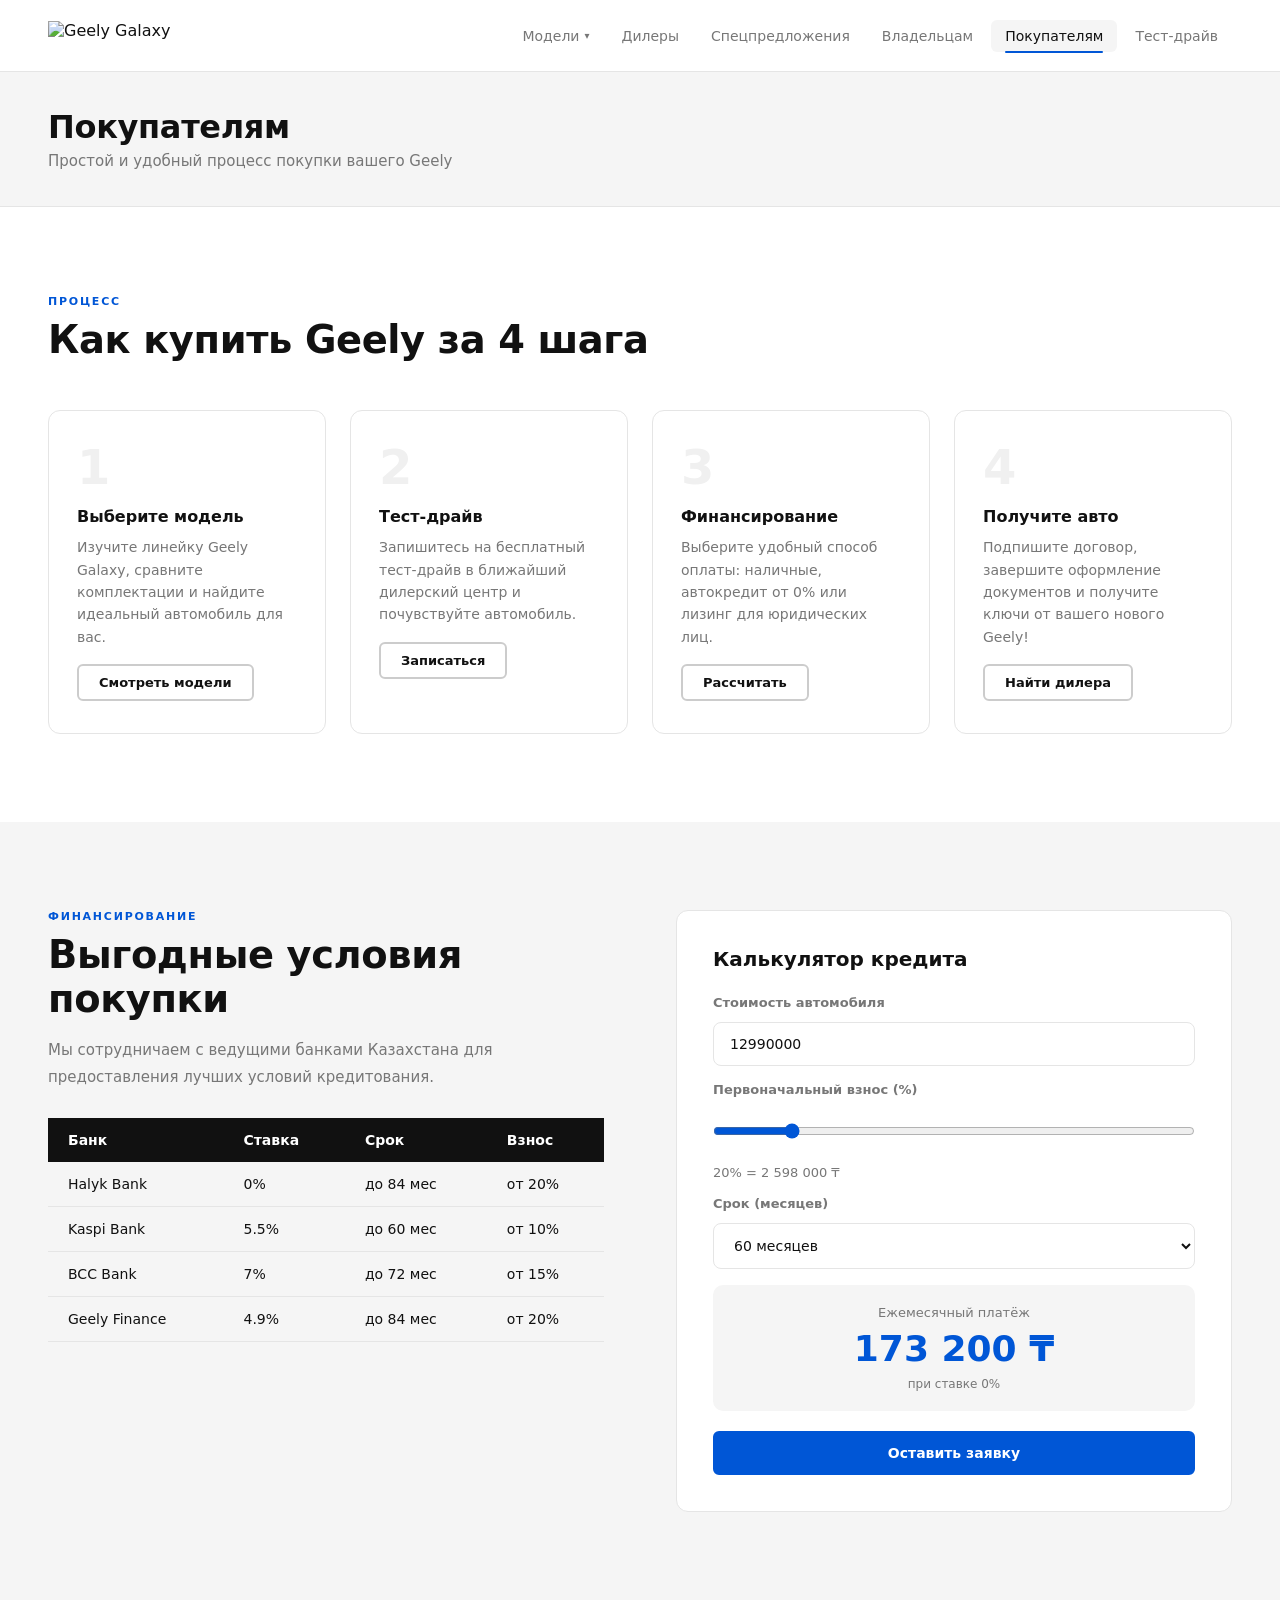
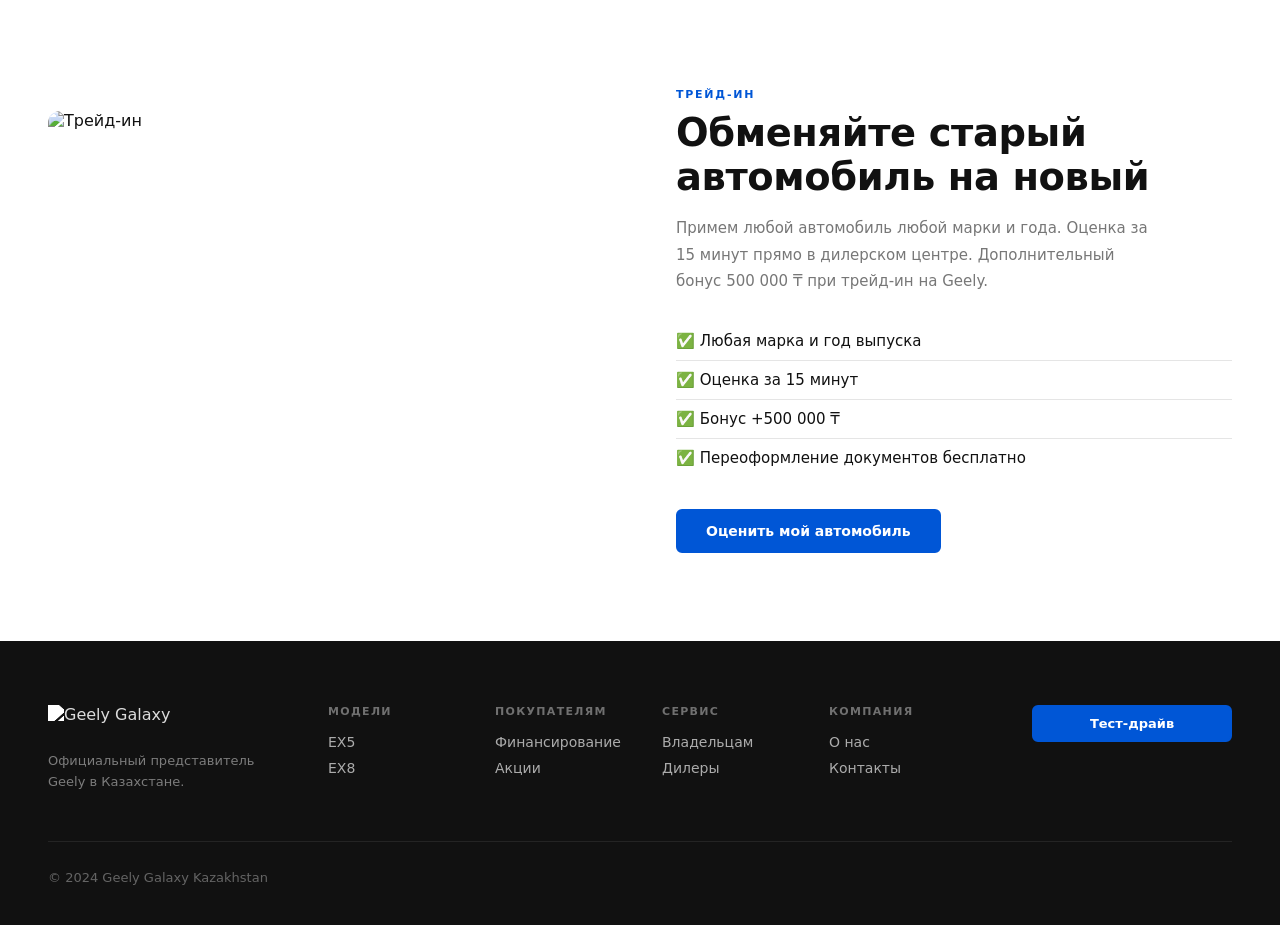
==== buyers.html @ f034ae1b "Add files via upload" ====
<!DOCTYPE html>
<html lang="ru">
<head>
  <meta charset="UTF-8" />
  <meta name="viewport" content="width=device-width, initial-scale=1.0" />
  <title>Geely Galaxy — Покупателям</title>
  <link rel="stylesheet" href="style.css" />
</head>
<body class="page-body">

  <header class="header">
    <div class="container header__inner">
      <a href="index.html" class="logo"><img src="images/logo.svg" alt="Geely Galaxy" class="logo__svg" /></a>
      <nav class="nav">
        <div class="nav-item">
          <a href="index.html">Модели</a>
          <div class="nav-dropdown">
            <div class="nav-dropdown__grid">
              <a href="model-ex5.html" class="nav-dropdown__item">
                <img class="nav-dropdown__thumb" src="https://images.unsplash.com/photo-1621007947382-bb3c3994e3fb?w=400&q=70" alt="EX5" />
                <div class="nav-dropdown__info"><div class="nav-dropdown__name">Geely Galaxy EX5</div><div class="nav-dropdown__tag">Электро · SUV · от 12 990 000 ₸</div></div>
              </a>
              <a href="model-ex5-emi.html" class="nav-dropdown__item">
                <img class="nav-dropdown__thumb" src="images/emi_p1_0.png" alt="EX5 EM-I" />
                <div class="nav-dropdown__info"><div class="nav-dropdown__name">Geely Galaxy EX5 EM-I</div><div class="nav-dropdown__tag">Гибрид · SUV · от 13 490 000 ₸</div></div>
              </a>
              <a href="model-cityray.html" class="nav-dropdown__item">
                <img class="nav-dropdown__thumb" src="https://images.unsplash.com/photo-1503376780353-7e6692767b70?w=400&q=70" alt="Cityray" />
                <div class="nav-dropdown__info"><div class="nav-dropdown__name">Geely Galaxy Cityray</div><div class="nav-dropdown__tag">Электро · Хэтчбек · от 9 490 000 ₸</div></div>
              </a>
              <a href="model-preface.html" class="nav-dropdown__item">
                <img class="nav-dropdown__thumb" src="images/preface_p1_0.png" alt="Preface" />
                <div class="nav-dropdown__info"><div class="nav-dropdown__name">Geely Galaxy Preface</div><div class="nav-dropdown__tag">Гибрид · Седан · от 15 990 000 ₸</div></div>
              </a>
            </div>
          </div>
        </div>
        <a href="dealers.html">Дилеры</a>
        <a href="offers.html">Спецпредложения</a><a href="owners.html">Владельцам</a>
        <a href="buyers.html" class="active">Покупателям</a><a href="test-drive.html">Тест-драйв</a>
      </nav>
      <button class="burger" id="burger">☰</button>
    </div>
  </header>
  <div class="mobile-menu" id="mobileMenu">
    <a href="index.html">Модели</a><a href="dealers.html">Дилеры</a>
    <a href="offers.html">Спецпредложения</a><a href="owners.html">Владельцам</a>
    <a href="buyers.html">Покупателям</a><a href="test-drive.html">Тест-драйв</a>
  </div>

  <div class="page-band">
    <div class="container">
      <h1 class="page-band__title">Покупателям</h1>
      <p class="page-band__sub">Простой и удобный процесс покупки вашего Geely</p>
    </div>
  </div>

  <!-- STEPS -->
  <section class="section">
    <div class="container">
      <p class="section__eyebrow">Процесс</p>
      <h2 class="section__title" style="margin-bottom:48px">Как купить Geely за 4 шага</h2>
      <div class="buyers-steps">
        <div class="step-card">
          <div class="step-card__title">Выберите модель</div>
          <p class="step-card__desc">Изучите линейку Geely Galaxy, сравните комплектации и найдите идеальный автомобиль для вас.</p>
          <a href="index.html" class="btn btn--outline btn--sm" style="margin-top:16px">Смотреть модели</a>
        </div>
        <div class="step-card">
          <div class="step-card__title">Тест-драйв</div>
          <p class="step-card__desc">Запишитесь на бесплатный тест-драйв в ближайший дилерский центр и почувствуйте автомобиль.</p>
          <a href="test-drive.html" class="btn btn--outline btn--sm" style="margin-top:16px">Записаться</a>
        </div>
        <div class="step-card">
          <div class="step-card__title">Финансирование</div>
          <p class="step-card__desc">Выберите удобный способ оплаты: наличные, автокредит от 0% или лизинг для юридических лиц.</p>
          <a href="#finance" class="btn btn--outline btn--sm" style="margin-top:16px">Рассчитать</a>
        </div>
        <div class="step-card">
          <div class="step-card__title">Получите авто</div>
          <p class="step-card__desc">Подпишите договор, завершите оформление документов и получите ключи от вашего нового Geely!</p>
          <a href="dealers.html" class="btn btn--outline btn--sm" style="margin-top:16px">Найти дилера</a>
        </div>
      </div>
    </div>
  </section>

  <!-- FINANCE -->
  <section class="section section--gray" id="finance">
    <div class="container">
      <div style="display:grid;grid-template-columns:1fr 1fr;gap:72px;align-items:start">
        <div>
          <p class="section__eyebrow">Финансирование</p>
          <h2 class="section__title">Выгодные условия покупки</h2>
          <p class="section__desc">Мы сотрудничаем с ведущими банками Казахстана для предоставления лучших условий кредитования.</p>
          <table class="finance-table">
            <thead>
              <tr><th>Банк</th><th>Ставка</th><th>Срок</th><th>Взнос</th></tr>
            </thead>
            <tbody>
              <tr><td>Halyk Bank</td><td>0%</td><td>до 84 мес</td><td>от 20%</td></tr>
              <tr><td>Kaspi Bank</td><td>5.5%</td><td>до 60 мес</td><td>от 10%</td></tr>
              <tr><td>BCC Bank</td><td>7%</td><td>до 72 мес</td><td>от 15%</td></tr>
              <tr><td>Geely Finance</td><td>4.9%</td><td>до 84 мес</td><td>от 20%</td></tr>
            </tbody>
          </table>
        </div>
        <div style="background:#fff;border:1px solid var(--clr-border);border-radius:12px;padding:36px">
          <h3 style="font-size:20px;font-weight:700;margin-bottom:24px">Калькулятор кредита</h3>
          <div class="form-group">
            <label style="font-size:13px;font-weight:600;color:var(--clr-muted)">Стоимость автомобиля</label>
            <input type="number" id="price" value="12990000" />
          </div>
          <div class="form-group">
            <label style="font-size:13px;font-weight:600;color:var(--clr-muted)">Первоначальный взнос (%)</label>
            <input type="range" id="downRange" min="10" max="90" value="20" oninput="calcCredit()" style="width:100%;accent-color:var(--clr-accent)" />
            <span id="downLabel" style="font-size:13px;color:var(--clr-muted)">20% = 2 598 000 ₸</span>
          </div>
          <div class="form-group">
            <label style="font-size:13px;font-weight:600;color:var(--clr-muted)">Срок (месяцев)</label>
            <select id="term" onchange="calcCredit()">
              <option value="12">12 месяцев</option>
              <option value="24">24 месяца</option>
              <option value="36">36 месяцев</option>
              <option value="48">48 месяцев</option>
              <option value="60" selected>60 месяцев</option>
              <option value="72">72 месяца</option>
              <option value="84">84 месяца</option>
            </select>
          </div>
          <div style="background:var(--clr-surface);border-radius:10px;padding:20px;text-align:center;margin-top:8px">
            <div style="font-size:13px;color:var(--clr-muted)">Ежемесячный платёж</div>
            <div id="monthlyPayment" style="font-size:36px;font-weight:800;color:var(--clr-accent);margin:8px 0">173 200 ₸</div>
            <div style="font-size:12px;color:var(--clr-muted)">при ставке 0%</div>
          </div>
          <a href="test-drive.html" class="btn btn--primary btn--full" style="margin-top:20px">Оставить заявку</a>
        </div>
      </div>
    </div>
  </section>

  <!-- TRADE-IN -->
  <section class="section">
    <div class="container">
      <div class="section__split section__split--rev">
        <div>
          <p class="section__eyebrow">Трейд-ин</p>
          <h2 class="section__title">Обменяйте старый<br/>автомобиль на новый</h2>
          <p class="section__desc">Примем любой автомобиль любой марки и года. Оценка за 15 минут прямо в дилерском центре. Дополнительный бонус 500 000 ₸ при трейд-ин на Geely.</p>
          <ul style="list-style:none;margin-bottom:32px">
            <li style="padding:10px 0;border-bottom:1px solid var(--clr-border);font-size:15px">✅ Любая марка и год выпуска</li>
            <li style="padding:10px 0;border-bottom:1px solid var(--clr-border);font-size:15px">✅ Оценка за 15 минут</li>
            <li style="padding:10px 0;border-bottom:1px solid var(--clr-border);font-size:15px">✅ Бонус +500 000 ₸</li>
            <li style="padding:10px 0;font-size:15px">✅ Переоформление документов бесплатно</li>
          </ul>
          <a href="dealers.html" class="btn btn--primary">Оценить мой автомобиль</a>
        </div>
        <div>
          <img src="https://images.unsplash.com/photo-1558618666-fcd25c85cd64?w=700&q=80" alt="Трейд-ин" style="width:100%;height:420px;object-fit:cover;border-radius:12px" />
        </div>
      </div>
    </div>
  </section>

  <!-- FOOTER -->
  <footer class="footer">
    <div class="container">
      <div class="footer__grid">
        <div class="footer__brand"><a href="index.html" class="logo"><img src="images/logo.svg" alt="Geely Galaxy" class="logo__svg" /></a><p>Официальный представитель Geely в Казахстане.</p></div>
        <div class="footer__links">
          <div class="footer__col"><h4>Модели</h4><a href="index.html">EX5</a><a href="index.html">EX8</a></div>
          <div class="footer__col"><h4>Покупателям</h4><a href="buyers.html">Финансирование</a><a href="offers.html">Акции</a></div>
          <div class="footer__col"><h4>Сервис</h4><a href="owners.html">Владельцам</a><a href="dealers.html">Дилеры</a></div>
          <div class="footer__col"><h4>Компания</h4><a href="#">О нас</a><a href="#">Контакты</a></div>
        </div>
        <div class="footer__cta"><a href="test-drive.html" class="btn btn--primary btn--sm">Тест-драйв</a></div>
      </div>
      <div class="footer__bottom"><span>© 2024 Geely Galaxy Kazakhstan</span></div>
    </div>
  </footer>

  <script src="main.js"></script>
  <script>
    function calcCredit() {
      const price = parseFloat(document.getElementById('price').value) || 12990000;
      const down = parseFloat(document.getElementById('downRange').value) / 100;
      const term = parseInt(document.getElementById('term').value);
      const loan = price * (1 - down);
      const monthly = Math.round(loan / term);
      document.getElementById('monthlyPayment').textContent = monthly.toLocaleString('ru-RU') + ' ₸';
      document.getElementById('downLabel').textContent = `${Math.round(down*100)}% = ${Math.round(price*down).toLocaleString('ru-RU')} ₸`;
    }
    document.getElementById('price').addEventListener('input', calcCredit);
    calcCredit();
  </script>
</body>
</html>
---- style.css ----
/* ============================================================
   GEELY GALAXY — GLOBAL STYLES
   ============================================================ */

@font-face {
  font-family: 'GeelyGalaxy';
  src: url('fonts/GeelyGalaxyBold.otf') format('opentype'),
       url('fonts/GeelyBold.ttf') format('truetype');
  font-weight: 700;
  font-style: normal;
  font-display: swap;
}

*, *::before, *::after { box-sizing: border-box; margin: 0; padding: 0; }

:root {
  --clr-bg:        #ffffff;
  --clr-surface:   #f5f5f5;
  --clr-dark:      #111111;
  --clr-dark2:     #1a1a1a;
  --clr-accent:    #0056D6;
  --clr-accent2:   #0044b0;
  --clr-text:      #111111;
  --clr-muted:     #777777;
  --clr-border:    #e5e5e5;
  --font:          'GeelyGalaxy', 'Segoe UI', system-ui, -apple-system, sans-serif;
  --font-body:     'Segoe UI', system-ui, -apple-system, sans-serif;
  --radius:        12px;
  --transition:    0.28s ease;
  --header-h:      72px;
}

html { scroll-behavior: smooth; font-size: 16px; }
body {
  font-family: var(--font-body);
  background: var(--clr-bg);
  color: var(--clr-text);
  overflow-x: hidden;
}
h1, h2, h3, h4,
.hero__title, .hero__subtitle,
.model-hero__title, .section__title,
.model-trim__name, .page-band__title,
.form-card__title, .owners-card__title,
.model-card__name, .offer-card__title {
  font-family: 'GeelyGalaxy', 'Segoe UI', system-ui, sans-serif;
}
img { display: block; max-width: 100%; }
a { text-decoration: none; color: inherit; }

/* ============================================================
   CONTAINER
   ============================================================ */
.container {
  max-width: 1280px;
  margin: 0 auto;
  padding: 0 48px;
}

/* ============================================================
   BUTTONS
   ============================================================ */
.btn {
  display: inline-flex;
  align-items: center;
  justify-content: center;
  gap: 8px;
  padding: 12px 28px;
  border-radius: 6px;
  font-size: 14px;
  font-weight: 600;
  cursor: pointer;
  transition: var(--transition);
  border: 2px solid transparent;
  white-space: nowrap;
  font-family: var(--font);
}
.btn--primary {
  background: var(--clr-accent);
  color: #fff;
  border-color: var(--clr-accent);
}
.btn--primary:hover { background: var(--clr-accent2); border-color: var(--clr-accent2); }
.btn--outline {
  background: transparent;
  color: var(--clr-text);
  border-color: #ccc;
}
.btn--outline:hover { border-color: var(--clr-accent); color: var(--clr-accent); }
.btn--dark {
  background: var(--clr-dark);
  color: #fff;
  border-color: var(--clr-dark);
}
.btn--dark:hover { background: #333; }
.btn--full { width: 100%; }
.btn--sm { padding: 9px 20px; font-size: 13px; }

/* ============================================================
   HEADER
   ============================================================ */
.header {
  position: fixed;
  top: 0; left: 0; right: 0;
  z-index: 200;
  background: #fff;
  border-bottom: 1px solid var(--clr-border);
  height: var(--header-h);
}
.header__inner {
  display: flex;
  align-items: center;
  justify-content: space-between;
  height: 100%;
}

/* Logo */
.logo {
  display: flex;
  align-items: center;
  text-decoration: none;
  flex-shrink: 0;
}
.logo__svg {
  height: 30px;
  width: auto;
  display: block;
}
.logo--footer .logo__svg {
  filter: brightness(0) invert(1);
}

/* Nav */
.nav {
  display: flex;
  gap: 4px;
}
.nav a {
  font-size: 14px;
  font-weight: 500;
  color: var(--clr-muted);
  padding: 8px 14px;
  border-radius: 6px;
  transition: var(--transition);
  position: relative;
}
.nav a:hover,
.nav a.active {
  color: var(--clr-text);
  background: var(--clr-surface);
}
.nav a.active::after {
  content: '';
  position: absolute;
  bottom: -1px;
  left: 14px; right: 14px;
  height: 2px;
  background: var(--clr-accent);
  border-radius: 2px;
}

/* Nav dropdown */
.nav-item {
  position: relative;
}
.nav-item > a {
  display: flex;
  align-items: center;
  gap: 5px;
}
.nav-item > a::after {
  content: '▾';
  font-size: 10px;
  color: var(--clr-muted);
  transition: var(--transition);
}
.nav-item:hover > a::after { transform: rotate(180deg); }

/* Invisible bridge — prevents gap between link and dropdown */
.nav-item::after {
  content: '';
  position: absolute;
  top: 100%;
  left: -20px; right: -20px;
  height: 16px;
}

.nav-dropdown {
  display: none;
  position: fixed;
  top: var(--header-h);
  left: 0; right: 0;
  background: #fff;
  border-bottom: 1px solid var(--clr-border);
  box-shadow: 0 16px 48px rgba(0,0,0,0.1);
  padding: 24px 0;
  z-index: 300;
}
.nav-item:hover .nav-dropdown { display: block; }

/* Horizontal 4-column grid */
.nav-dropdown__grid {
  max-width: 1280px;
  margin: 0 auto;
  padding: 0 48px;
  display: grid;
  grid-template-columns: repeat(4, 1fr);
  gap: 12px;
}

.nav-dropdown__item {
  display: flex;
  flex-direction: column;
  gap: 12px;
  padding: 16px;
  border-radius: 10px;
  border: 1px solid var(--clr-border);
  transition: var(--transition);
  cursor: pointer;
  text-decoration: none;
  color: var(--clr-text);
}
.nav-dropdown__item:hover {
  background: var(--clr-surface);
  border-color: var(--clr-accent);
}
.nav-dropdown__thumb {
  width: 100%; height: 120px;
  border-radius: 6px;
  object-fit: cover;
  background: var(--clr-surface);
}
.nav-dropdown__info { }
.nav-dropdown__name {
  font-size: 14px;
  font-weight: 700;
  line-height: 1.3;
  margin-bottom: 4px;
}
.nav-dropdown__tag {
  font-size: 12px;
  color: var(--clr-muted);
  margin-top: 2px;
}

/* Burger */
.burger {
  display: none;
  background: none;
  border: none;
  font-size: 22px;
  cursor: pointer;
  padding: 8px;
}

/* Mobile menu */
.mobile-menu {
  display: none;
  position: fixed;
  top: var(--header-h);
  left: 0; right: 0;
  background: #fff;
  border-bottom: 1px solid var(--clr-border);
  z-index: 199;
  padding: 16px 24px;
  flex-direction: column;
  gap: 4px;
}
.mobile-menu.open { display: flex; }
.mobile-menu a {
  font-size: 15px;
  font-weight: 500;
  padding: 12px 16px;
  border-radius: 8px;
  color: var(--clr-text);
}
.mobile-menu a:hover { background: var(--clr-surface); }

/* Page offset */
.page-body { padding-top: var(--header-h); }

/* ============================================================
   HERO (dark)
   ============================================================ */
.hero {
  position: relative;
  height: calc(100vh - var(--header-h));
  min-height: 560px;
  overflow: hidden;
}
.hero__bg {
  position: absolute;
  inset: 0;
}
.hero__bg img {
  width: 100%; height: 100%;
  object-fit: cover;
}
.hero__bg::after {
  content: '';
  position: absolute;
  inset: 0;
  background: linear-gradient(
    105deg,
    rgba(0,0,0,0.75) 0%,
    rgba(0,0,0,0.35) 55%,
    transparent 100%
  );
}
.hero__content {
  position: relative;
  z-index: 1;
  height: 100%;
  display: flex;
  flex-direction: column;
  justify-content: center;
  max-width: 560px;
  padding-top: 0;
}
.hero__label {
  font-size: 12px;
  font-weight: 700;
  letter-spacing: 0.16em;
  text-transform: uppercase;
  color: var(--clr-accent);
  margin-bottom: 14px;
}
.hero__title {
  font-size: clamp(44px, 6vw, 88px);
  font-weight: 800;
  letter-spacing: -0.02em;
  line-height: 1;
  color: #fff;
  margin-bottom: 20px;
}
.hero__subtitle {
  font-size: 17px;
  color: rgba(255,255,255,0.65);
  line-height: 1.7;
  margin-bottom: 36px;
}
.hero__actions { display: flex; gap: 14px; flex-wrap: wrap; }

/* ============================================================
   PAGE TITLE BAND
   ============================================================ */
.page-band {
  background: var(--clr-surface);
  border-bottom: 1px solid var(--clr-border);
  padding: 36px 0;
}
.page-band__title {
  font-size: 32px;
  font-weight: 800;
  letter-spacing: -0.01em;
}
.page-band__sub {
  font-size: 15px;
  color: var(--clr-muted);
  margin-top: 6px;
}

/* ============================================================
   SECTIONS
   ============================================================ */
.section { padding: 88px 0; }
.section--gray { background: var(--clr-surface); }
.section--dark { background: var(--clr-dark); color: #fff; }

.section__eyebrow {
  font-size: 11px;
  font-weight: 700;
  letter-spacing: 0.16em;
  text-transform: uppercase;
  color: var(--clr-accent);
  margin-bottom: 10px;
}
.section__title {
  font-size: clamp(26px, 3vw, 40px);
  font-weight: 800;
  line-height: 1.15;
  letter-spacing: -0.01em;
  margin-bottom: 16px;
}
.section__desc {
  font-size: 15px;
  line-height: 1.75;
  color: var(--clr-muted);
  margin-bottom: 28px;
  max-width: 480px;
}
.section--dark .section__desc { color: rgba(255,255,255,0.6); }
.section--dark .section__title { color: #fff; }

.section__split {
  display: grid;
  grid-template-columns: 1fr 1fr;
  gap: 72px;
  align-items: center;
}
.section__split--rev { direction: rtl; }
.section__split--rev > * { direction: ltr; }

/* ============================================================
   MODELS GRID (index page)
   ============================================================ */
.models-grid {
  display: grid;
  grid-template-columns: repeat(2, 1fr);
  gap: 28px;
}
.model-card {
  border: 1px solid var(--clr-border);
  border-radius: var(--radius);
  overflow: hidden;
  transition: var(--transition);
  background: #fff;
}
.model-card:hover {
  box-shadow: 0 12px 40px rgba(0,0,0,0.1);
  transform: translateY(-4px);
}
.model-card__img {
  width: 100%;
  height: 280px;
  object-fit: cover;
  object-position: center;
  background: var(--clr-surface);
}
.model-card__body { padding: 24px; }
.model-card__tag {
  font-size: 11px;
  font-weight: 700;
  letter-spacing: 0.12em;
  text-transform: uppercase;
  color: var(--clr-accent);
  margin-bottom: 8px;
}
.model-card__name {
  font-size: 22px;
  font-weight: 800;
  margin-bottom: 6px;
}
.model-card__desc {
  font-size: 13px;
  color: var(--clr-muted);
  margin-bottom: 8px;
  line-height: 1.5;
}
.model-card__price {
  font-size: 14px;
  color: var(--clr-muted);
  margin-bottom: 20px;
}
.model-card__actions { display: flex; gap: 10px; }
.model-card--link {
  display: block;
  text-decoration: none;
  color: inherit;
  cursor: pointer;
}

/* ============================================================
   SPECS STRIP
   ============================================================ */
.specs-strip {
  background: var(--clr-dark);
  color: #fff;
  padding: 48px 0;
}
.specs-strip__grid {
  display: grid;
  grid-template-columns: repeat(4, 1fr);
  gap: 24px;
  text-align: center;
}
.spec-cell { border-right: 1px solid rgba(255,255,255,0.1); padding: 0 20px; }
.spec-cell:last-child { border-right: none; }
.spec-cell__val {
  font-size: 44px;
  font-weight: 800;
  color: var(--clr-accent);
  line-height: 1;
}
.spec-cell__unit {
  font-size: 18px;
  font-weight: 600;
  color: rgba(255,255,255,0.4);
}
.spec-cell__label {
  font-size: 12px;
  color: rgba(255,255,255,0.5);
  margin-top: 8px;
  letter-spacing: 0.04em;
}

/* ============================================================
   DEALERS PAGE
   ============================================================ */
.dealers-layout {
  display: grid;
  grid-template-columns: 360px 1fr;
  min-height: calc(100vh - var(--header-h) - 100px);
  gap: 0;
  border: 1px solid var(--clr-border);
  border-radius: var(--radius);
  overflow: hidden;
}
.dealers-list {
  border-right: 1px solid var(--clr-border);
  overflow-y: auto;
  max-height: 680px;
}
.dealers-list__search {
  padding: 16px;
  border-bottom: 1px solid var(--clr-border);
  position: sticky; top: 0;
  background: #fff;
  z-index: 1;
}
.dealers-list__search input {
  width: 100%;
  padding: 10px 14px;
  border: 1px solid var(--clr-border);
  border-radius: 8px;
  font-size: 14px;
  outline: none;
  font-family: var(--font);
}
.dealers-list__search input:focus { border-color: var(--clr-accent); }
.dealer-item {
  padding: 20px 20px;
  border-bottom: 1px solid var(--clr-border);
  cursor: pointer;
  transition: var(--transition);
}
.dealer-item:hover,
.dealer-item.active { background: #f0f5ff; }
.dealer-item__name {
  font-size: 15px;
  font-weight: 700;
  margin-bottom: 4px;
}
.dealer-item__addr {
  font-size: 13px;
  color: var(--clr-muted);
  margin-bottom: 8px;
  line-height: 1.5;
}
.dealer-item__rating {
  display: flex;
  align-items: center;
  gap: 6px;
  font-size: 13px;
}
.dealer-item__stars { color: #f5a623; }
.dealer-item__badges {
  display: flex;
  gap: 6px;
  margin-top: 8px;
  flex-wrap: wrap;
}
.badge {
  font-size: 11px;
  font-weight: 600;
  padding: 3px 9px;
  border-radius: 20px;
  background: #e8f0ff;
  color: var(--clr-accent);
}
.badge--green { background: #e6f7ef; color: #1a7a4a; }
.dealer-item__wa {
  display: inline-flex;
  align-items: center;
  gap: 6px;
  margin-top: 12px;
  font-size: 13px;
  font-weight: 600;
  color: #25d366;
  border: 1px solid #25d366;
  padding: 6px 14px;
  border-radius: 20px;
  transition: var(--transition);
}
.dealer-item__wa:hover { background: #25d366; color: #fff; }

/* Hotline bar */
.dealers-hotline {
  background: var(--clr-dark);
  color: #fff;
  padding: 14px 0;
}
.dealers-hotline__inner {
  display: flex;
  align-items: center;
  gap: 40px;
  flex-wrap: wrap;
}
.dealers-hotline__item {
  display: flex;
  align-items: center;
  gap: 10px;
  font-size: 14px;
  color: rgba(255,255,255,0.8);
}
.dealers-hotline__item strong { color: #fff; }
.dealers-hotline__item svg { opacity: 0.7; flex-shrink: 0; }

/* City filter buttons */
.dealer-filters {
  display: flex;
  gap: 8px;
  flex-wrap: wrap;
  margin-bottom: 20px;
}
.dealer-filter {
  padding: 7px 16px;
  border: 1px solid var(--clr-border);
  border-radius: 20px;
  background: #fff;
  font-size: 13px;
  font-weight: 600;
  cursor: pointer;
  font-family: var(--font-body);
  color: var(--clr-text);
  transition: var(--transition);
}
.dealer-filter:hover { border-color: var(--clr-accent); color: var(--clr-accent); }
.dealer-filter.active { background: var(--clr-accent); color: #fff; border-color: var(--clr-accent); }

/* Dealer card extras */
.dealer-item__city {
  font-size: 10px;
  font-weight: 700;
  letter-spacing: 0.1em;
  text-transform: uppercase;
  color: var(--clr-accent);
  margin-bottom: 4px;
}
.dealer-item__hours {
  display: flex;
  flex-direction: column;
  gap: 2px;
  font-size: 12px;
  color: var(--clr-muted);
  margin-bottom: 8px;
}
.dealer-item__contacts {
  display: flex;
  flex-direction: column;
  gap: 4px;
  margin-top: 10px;
}
.dealer-item__phone {
  font-size: 13px;
  font-weight: 600;
  color: var(--clr-accent);
  text-decoration: none;
}
.dealer-item__phone:hover { text-decoration: underline; }

.dealers-map {
  background: #e8e8e8;
  min-height: 580px;
  position: relative;
  display: flex;
  flex-direction: column;
}
.dealers-map iframe {
  width: 100%;
  flex: 1;
  min-height: 540px;
  border: none;
}
.dealers-map__hint {
  padding: 10px 16px;
  font-size: 12px;
  color: var(--clr-muted);
  text-align: center;
  background: #f9f9f9;
  border-top: 1px solid var(--clr-border);
}

/* ============================================================
   NEWS SECTION (index page)
   ============================================================ */
.news-grid {
  display: grid;
  grid-template-columns: repeat(3, 1fr);
  gap: 24px;
}
.news-card {
  border: 1px solid var(--clr-border);
  border-radius: var(--radius);
  overflow: hidden;
  background: #fff;
  transition: var(--transition);
  display: flex;
  flex-direction: column;
}
.news-card:hover {
  box-shadow: 0 8px 32px rgba(0,0,0,0.09);
  transform: translateY(-3px);
}
.news-card__img {
  width: 100%;
  height: 190px;
  object-fit: cover;
  background: var(--clr-surface);
}
.news-card__img--placeholder {
  width: 100%;
  height: 190px;
  background: linear-gradient(135deg, #0056D6 0%, #1a1a1a 100%);
  display: flex;
  align-items: center;
  justify-content: center;
  color: rgba(255,255,255,0.25);
  font-size: 40px;
}
.news-card__body {
  padding: 20px 22px 22px;
  flex: 1;
  display: flex;
  flex-direction: column;
}
.news-card__date {
  font-size: 11px;
  font-weight: 700;
  letter-spacing: 0.1em;
  text-transform: uppercase;
  color: var(--clr-accent);
  margin-bottom: 8px;
}
.news-card__title {
  font-size: 15px;
  font-weight: 700;
  line-height: 1.45;
  color: var(--clr-text);
  flex: 1;
}
.news-card__link {
  margin-top: 14px;
  font-size: 13px;
  font-weight: 600;
  color: var(--clr-accent);
  display: inline-flex;
  align-items: center;
  gap: 4px;
}
.news-card__link:hover { text-decoration: underline; }

/* ============================================================
   ABOUT ALLUR SECTION (index page)
   ============================================================ */
.allur-section {
  background: var(--clr-dark);
  color: #fff;
  padding: 96px 0;
}
.allur-inner {
  display: grid;
  grid-template-columns: 1fr 1fr;
  gap: 80px;
  align-items: center;
}
.allur-text__eyebrow {
  font-size: 11px;
  font-weight: 700;
  letter-spacing: 0.14em;
  text-transform: uppercase;
  color: var(--clr-accent);
  margin-bottom: 16px;
}
.allur-text__title {
  font-size: 42px;
  font-weight: 800;
  line-height: 1.15;
  margin-bottom: 20px;
  color: #fff;
}
.allur-text__desc {
  font-size: 15px;
  color: rgba(255,255,255,0.6);
  line-height: 1.7;
  margin-bottom: 32px;
}
.allur-brands {
  display: flex;
  flex-wrap: wrap;
  gap: 8px;
}
.allur-brand-tag {
  padding: 5px 14px;
  border: 1px solid rgba(255,255,255,0.18);
  border-radius: 20px;
  font-size: 12px;
  font-weight: 600;
  color: rgba(255,255,255,0.75);
}
.allur-stats {
  display: grid;
  grid-template-columns: 1fr 1fr;
  gap: 2px;
}
.allur-stat {
  background: rgba(255,255,255,0.04);
  border: 1px solid rgba(255,255,255,0.08);
  padding: 32px 28px;
}
.allur-stat:first-child { border-radius: 12px 0 0 0; }
.allur-stat:nth-child(2) { border-radius: 0 12px 0 0; }
.allur-stat:nth-child(3) { border-radius: 0 0 0 12px; }
.allur-stat:last-child { border-radius: 0 0 12px 0; }
.allur-stat__val {
  font-size: 48px;
  font-weight: 900;
  color: #fff;
  line-height: 1;
  margin-bottom: 6px;
}
.allur-stat__label {
  font-size: 13px;
  color: rgba(255,255,255,0.5);
  line-height: 1.4;
}

/* ============================================================
   OFFERS PAGE
   ============================================================ */
.offers-grid {
  display: grid;
  grid-template-columns: repeat(3, 1fr);
  gap: 24px;
}
.offer-card {
  border: 1px solid var(--clr-border);
  border-radius: var(--radius);
  overflow: hidden;
  background: #fff;
  transition: var(--transition);
}
.offer-card:hover {
  box-shadow: 0 10px 32px rgba(0,0,0,0.08);
  transform: translateY(-3px);
}
.offer-card__img-wrap { position: relative; }
.offer-card__img {
  width: 100%; height: 220px;
  object-fit: cover;
  display: block;
}
.offer-card__badge {
  position: absolute;
  top: 12px; left: 12px;
  background: #e03c3c;
  color: #fff;
  font-size: 11px;
  font-weight: 700;
  padding: 4px 10px;
  border-radius: 20px;
  letter-spacing: 0.04em;
}
.offer-card__body { padding: 24px; }
.offer-card__label {
  font-size: 11px;
  font-weight: 700;
  letter-spacing: 0.12em;
  text-transform: uppercase;
  color: var(--clr-accent);
  margin-bottom: 6px;
}
.offer-card__title {
  font-size: 20px;
  font-weight: 700;
  margin-bottom: 10px;
  line-height: 1.3;
}
.offer-card__desc {
  font-size: 13px;
  color: var(--clr-muted);
  margin-bottom: 20px;
  line-height: 1.6;
}
.offer-card__prices { margin-bottom: 20px; }
.offer-card__price-old {
  font-size: 13px;
  color: var(--clr-muted);
  text-decoration: line-through;
  margin-bottom: 4px;
}
.offer-card__price-new {
  font-size: 24px;
  font-weight: 900;
  color: var(--clr-accent);
  margin-bottom: 4px;
}
.offer-card__economy {
  display: inline-block;
  font-size: 12px;
  font-weight: 700;
  color: #1a7a4a;
  background: #e6f7ef;
  padding: 3px 10px;
  border-radius: 20px;
}
.offer-card__btns { display: flex; gap: 10px; }
.offer-card__expire {
  font-size: 12px;
  color: #e03c3c;
  margin-bottom: 16px;
}

/* Offers CTA banner */
.offers-cta-banner {
  display: flex;
  align-items: center;
  justify-content: space-between;
  gap: 24px;
  padding: 40px 48px;
  background: var(--clr-dark);
  border-radius: var(--radius);
  margin-top: 48px;
  flex-wrap: wrap;
}
.offers-cta-banner h3 { font-size: 22px; font-weight: 700; color: #fff; margin-bottom: 8px; }
.offers-cta-banner p { font-size: 14px; color: rgba(255,255,255,0.55); max-width: 480px; }
.offers-cta-banner__actions { display: flex; gap: 12px; flex-wrap: wrap; }

/* ============================================================
   OWNERS PAGE
   ============================================================ */
.owners-cards {
  display: grid;
  grid-template-columns: repeat(3, 1fr);
  gap: 24px;
}
.owners-card {
  padding: 32px;
  border: 1px solid var(--clr-border);
  border-radius: var(--radius);
  transition: var(--transition);
}
.owners-card:hover {
  box-shadow: 0 8px 28px rgba(0,0,0,0.07);
  border-color: var(--clr-accent);
}
.owners-card__icon {
  width: 52px; height: 52px;
  border-radius: 12px;
  background: #e8f0ff;
  display: flex;
  align-items: center;
  justify-content: center;
  font-size: 24px;
  margin-bottom: 20px;
}
.owners-card__title {
  font-size: 18px;
  font-weight: 700;
  margin-bottom: 10px;
}
.owners-card__desc {
  font-size: 14px;
  color: var(--clr-muted);
  line-height: 1.65;
  margin-bottom: 20px;
}

/* Owners tabs bar */
.owners-tabs-bar {
  background: #fff;
  border-bottom: 1px solid var(--clr-border);
  position: sticky;
  top: var(--header-h);
  z-index: 90;
}
.owners-tabs {
  display: flex;
  gap: 0;
  overflow-x: auto;
  scrollbar-width: none;
}
.owners-tabs::-webkit-scrollbar { display: none; }
.owners-tab {
  padding: 16px 24px;
  background: none;
  border: none;
  border-bottom: 3px solid transparent;
  font-size: 14px;
  font-weight: 600;
  color: var(--clr-muted);
  cursor: pointer;
  white-space: nowrap;
  font-family: var(--font-body);
  transition: var(--transition);
}
.owners-tab:hover { color: var(--clr-text); }
.owners-tab.active { color: var(--clr-accent); border-bottom-color: var(--clr-accent); }

/* Owners sections toggle */
.owners-section { display: none; }
.owners-section.active { display: block; }

/* Warranty table */
.warranty-table-wrap {
  overflow-x: auto;
  margin-bottom: 40px;
  border-radius: var(--radius);
  border: 1px solid var(--clr-border);
}
.warranty-table {
  width: 100%;
  border-collapse: collapse;
  font-size: 14px;
}
.warranty-table th {
  background: var(--clr-dark);
  color: #fff;
  padding: 14px 20px;
  text-align: left;
  font-size: 13px;
  font-weight: 600;
}
.warranty-table td {
  padding: 18px 20px;
  border-bottom: 1px solid var(--clr-border);
  vertical-align: top;
  line-height: 1.5;
}
.warranty-table tr:last-child td { border-bottom: none; }
.warranty-table tr:nth-child(even) td { background: #f8f9fb; }
.wt-tag {
  font-size: 11px;
  font-weight: 700;
  text-transform: uppercase;
  letter-spacing: 0.08em;
  color: var(--clr-accent);
}
.wt-val {
  font-size: 16px;
  font-weight: 800;
  color: var(--clr-dark);
  display: block;
  margin-bottom: 2px;
}
.wt-val--highlight { color: var(--clr-accent); }
.wt-na { color: var(--clr-muted); font-size: 20px; }

/* Warranty body card */
.warranty-body-card {
  display: flex;
  gap: 20px;
  padding: 24px;
  background: #f0f5ff;
  border-radius: var(--radius);
  border: 1px solid #ccdcff;
  margin-bottom: 0;
}
.warranty-body-card__icon { font-size: 28px; flex-shrink: 0; margin-top: 2px; }
.warranty-body-card h4 { font-size: 16px; font-weight: 700; margin-bottom: 8px; }
.warranty-body-card p { font-size: 14px; color: var(--clr-muted); line-height: 1.6; }

/* Limited warranty grid */
.warranty-limited-grid {
  display: grid;
  grid-template-columns: repeat(3, 1fr);
  gap: 16px;
  margin-bottom: 40px;
}
.warranty-limited-item {
  padding: 24px;
  border: 1px solid var(--clr-border);
  border-radius: var(--radius);
  background: #fff;
}
.warranty-limited-item__period {
  font-size: 28px;
  font-weight: 900;
  color: var(--clr-dark);
  margin-bottom: 8px;
  line-height: 1;
}
.warranty-limited-item__period span {
  font-size: 14px;
  font-weight: 600;
  color: var(--clr-muted);
}
.warranty-limited-item__parts {
  font-size: 13px;
  color: var(--clr-muted);
  line-height: 1.6;
}

/* Warranty exclusions */
.warranty-exclusions {
  padding: 24px;
  background: #fff8e6;
  border: 1px solid #f5d67a;
  border-radius: var(--radius);
  margin-bottom: 48px;
}
.warranty-exclusions h4 { font-size: 15px; font-weight: 700; margin-bottom: 10px; }
.warranty-exclusions p { font-size: 13px; color: #6b5a2a; line-height: 1.65; }

/* Warranty CTA */
.warranty-cta {
  display: flex;
  align-items: center;
  justify-content: space-between;
  gap: 24px;
  padding: 32px 40px;
  background: var(--clr-dark);
  border-radius: var(--radius);
  flex-wrap: wrap;
}
.warranty-cta h3 { font-size: 20px; font-weight: 700; color: #fff; margin-bottom: 6px; }
.warranty-cta p { font-size: 14px; color: rgba(255,255,255,0.55); }
.warranty-cta__actions { display: flex; gap: 12px; flex-wrap: wrap; }
.warranty-cta__wa {
  display: inline-flex; align-items: center; gap: 8px;
  color: #25d366 !important; border-color: #25d366 !important;
}
.warranty-cta__wa:hover { background: #25d366; color: #fff !important; }

/* Manuals grid */
.manuals-grid {
  display: grid;
  grid-template-columns: repeat(4, 1fr);
  gap: 16px;
  margin-bottom: 32px;
}
.manual-card {
  padding: 24px;
  border: 1px solid var(--clr-border);
  border-radius: var(--radius);
  display: flex;
  gap: 16px;
  align-items: flex-start;
}
.manual-card__icon { font-size: 28px; flex-shrink: 0; }
.manual-card__body h4 { font-size: 15px; font-weight: 700; margin-bottom: 6px; }
.manual-card__body p { font-size: 12px; color: var(--clr-muted); }

/* Owners info banner */
.owners-info-banner {
  display: flex;
  align-items: center;
  gap: 16px;
  padding: 20px 24px;
  background: var(--clr-surface);
  border-radius: var(--radius);
  font-size: 14px;
  color: var(--clr-muted);
  margin-top: 32px;
}
.owners-info-banner span { font-size: 24px; flex-shrink: 0; }
.owners-info-banner strong { color: var(--clr-text); }

/* Support grid */
.support-grid {
  display: grid;
  grid-template-columns: repeat(4, 1fr);
  gap: 20px;
}
.support-card {
  padding: 32px 24px;
  border: 1px solid var(--clr-border);
  border-radius: var(--radius);
  text-align: center;
  transition: var(--transition);
}
.support-card:hover { box-shadow: 0 8px 28px rgba(0,0,0,0.07); border-color: var(--clr-accent); }
.support-card__icon { font-size: 32px; margin-bottom: 16px; display: block; }
.support-card h4 { font-size: 17px; font-weight: 700; margin-bottom: 8px; }
.support-card p { font-size: 13px; color: var(--clr-muted); margin-bottom: 16px; line-height: 1.5; }
.support-card__contact {
  font-size: 15px; font-weight: 700;
  color: var(--clr-accent);
  text-decoration: none;
  display: block;
}
.support-card__contact:hover { text-decoration: underline; }

/* ============================================================
   BUYERS PAGE
   ============================================================ */
.buyers-steps {
  display: grid;
  grid-template-columns: repeat(4, 1fr);
  gap: 24px;
  counter-reset: step;
}
.step-card {
  padding: 32px 28px;
  border: 1px solid var(--clr-border);
  border-radius: var(--radius);
  position: relative;
}
.step-card::before {
  counter-increment: step;
  content: counter(step);
  font-size: 48px;
  font-weight: 900;
  color: #f0f0f0;
  display: block;
  line-height: 1;
  margin-bottom: 16px;
}
.step-card__title {
  font-size: 16px;
  font-weight: 700;
  margin-bottom: 10px;
}
.step-card__desc {
  font-size: 14px;
  color: var(--clr-muted);
  line-height: 1.6;
}

.finance-table {
  width: 100%;
  border-collapse: collapse;
  font-size: 14px;
}
.finance-table th {
  background: var(--clr-dark);
  color: #fff;
  padding: 14px 20px;
  text-align: left;
  font-weight: 600;
}
.finance-table td {
  padding: 14px 20px;
  border-bottom: 1px solid var(--clr-border);
}
.finance-table tr:hover td { background: var(--clr-surface); }

/* ============================================================
   TEST DRIVE PAGE
   ============================================================ */
.testdrive-wrap {
  display: grid;
  grid-template-columns: 1fr 480px;
  gap: 72px;
  align-items: start;
}
.testdrive-info__img {
  width: 100%;
  height: 420px;
  object-fit: cover;
  border-radius: var(--radius);
  margin-bottom: 32px;
}
.testdrive-perks {
  display: grid;
  grid-template-columns: 1fr 1fr;
  gap: 16px;
}
.perk {
  display: flex;
  align-items: flex-start;
  gap: 12px;
  padding: 16px;
  border: 1px solid var(--clr-border);
  border-radius: 10px;
}
.perk__icon { font-size: 22px; flex-shrink: 0; }
.perk__text { font-size: 13px; line-height: 1.55; color: var(--clr-muted); }
.perk__text strong { display: block; font-size: 14px; color: var(--clr-text); margin-bottom: 2px; }

.form-card {
  background: var(--clr-surface);
  border-radius: var(--radius);
  padding: 40px;
  border: 1px solid var(--clr-border);
  position: sticky;
  top: calc(var(--header-h) + 24px);
}
.form-card__title {
  font-size: 22px;
  font-weight: 800;
  margin-bottom: 6px;
}
.form-card__sub {
  font-size: 13px;
  color: var(--clr-muted);
  margin-bottom: 28px;
}
.form-group {
  display: flex;
  flex-direction: column;
  gap: 12px;
  margin-bottom: 16px;
}
.form-group input,
.form-group select,
.form-group textarea {
  width: 100%;
  padding: 13px 16px;
  border: 1px solid var(--clr-border);
  border-radius: 8px;
  font-size: 14px;
  font-family: var(--font);
  background: #fff;
  color: var(--clr-text);
  outline: none;
  transition: var(--transition);
}
.form-group input:focus,
.form-group select:focus,
.form-group textarea:focus { border-color: var(--clr-accent); }
.form-group input::placeholder,
.form-group textarea::placeholder { color: #bbb; }
.form-group select option { color: var(--clr-text); }
.form-privacy {
  font-size: 12px;
  color: var(--clr-muted);
  text-align: center;
  margin-top: 10px;
}
.form-privacy a { color: var(--clr-accent); }

/* ============================================================
   FOOTER
   ============================================================ */
.footer {
  background: var(--clr-dark);
  color: rgba(255,255,255,0.85);
  padding: 64px 0 40px;
  margin-top: auto;
}
.footer__grid {
  display: grid;
  grid-template-columns: 220px 1fr 200px;
  gap: 60px;
  padding-bottom: 48px;
  border-bottom: 1px solid rgba(255,255,255,0.08);
}
.footer__brand .logo__svg { filter: brightness(0) invert(1); }
.footer__brand p {
  font-size: 13px;
  color: rgba(255,255,255,0.45);
  margin-top: 16px;
  line-height: 1.6;
}
.footer__links {
  display: grid;
  grid-template-columns: repeat(4, 1fr);
  gap: 24px;
}
.footer__col h4 {
  font-size: 11px;
  font-weight: 700;
  letter-spacing: 0.12em;
  text-transform: uppercase;
  color: rgba(255,255,255,0.4);
  margin-bottom: 16px;
}
.footer__col a {
  display: block;
  font-size: 14px;
  color: rgba(255,255,255,0.65);
  margin-bottom: 10px;
  transition: var(--transition);
}
.footer__col a:hover { color: #fff; }
.footer__cta { display: flex; flex-direction: column; gap: 10px; }
.footer__bottom {
  display: flex;
  align-items: center;
  justify-content: space-between;
  padding-top: 28px;
  font-size: 13px;
  color: rgba(255,255,255,0.35);
}
.footer__bottom a { color: rgba(255,255,255,0.4); }
.footer__bottom a:hover { color: #fff; }

/* ============================================================
   MODAL
   ============================================================ */
.modal-overlay {
  display: none;
  position: fixed;
  inset: 0;
  z-index: 999;
  background: rgba(0,0,0,0.5);
  align-items: center;
  justify-content: center;
}
.modal-overlay.open { display: flex; }
.modal-box {
  background: #fff;
  border-radius: 16px;
  padding: 48px 40px;
  text-align: center;
  width: 380px;
  box-shadow: 0 32px 80px rgba(0,0,0,0.25);
}
.modal-box__icon { font-size: 52px; margin-bottom: 20px; }
.modal-box h3 { font-size: 22px; font-weight: 800; margin-bottom: 10px; }
.modal-box p { font-size: 14px; color: var(--clr-muted); margin-bottom: 28px; line-height: 1.6; }

/* ============================================================
   RESPONSIVE
   ============================================================ */
@media (max-width: 1024px) {
  .container { padding: 0 24px; }
  .models-grid { grid-template-columns: repeat(2, 1fr); }
  .news-grid { grid-template-columns: repeat(2, 1fr); }
  .allur-inner { grid-template-columns: 1fr; gap: 48px; }
  .allur-text__title { font-size: 32px; }
  .offers-grid { grid-template-columns: repeat(2, 1fr); }
  .owners-cards { grid-template-columns: repeat(2, 1fr); }
  .buyers-steps { grid-template-columns: repeat(2, 1fr); }
  .section__split, .section__split--rev { grid-template-columns: 1fr; gap: 40px; }
  .section__split--rev { direction: ltr; }
  .specs-strip__grid { grid-template-columns: repeat(2, 1fr); }
  .spec-cell:nth-child(2) { border-right: none; }
  .footer__grid { grid-template-columns: 1fr; gap: 40px; }
  .footer__links { grid-template-columns: repeat(2, 1fr); }
  .testdrive-wrap { grid-template-columns: 1fr; }
  .dealers-layout { grid-template-columns: 1fr; }
  .dealers-list { max-height: 320px; }
  .warranty-limited-grid { grid-template-columns: 1fr; }
  .manuals-grid { grid-template-columns: repeat(2, 1fr); }
  .support-grid { grid-template-columns: repeat(2, 1fr); }
  .warranty-cta { flex-direction: column; align-items: flex-start; }
  .offers-cta-banner { flex-direction: column; align-items: flex-start; }
}
@media (max-width: 768px) {
  .nav { display: none; }
  .burger { display: block; }
  .models-grid { grid-template-columns: 1fr; }
  .news-grid { grid-template-columns: 1fr; }
  .allur-stats { grid-template-columns: 1fr 1fr; }
  .offers-grid { grid-template-columns: 1fr; }
  .owners-cards { grid-template-columns: 1fr; }
  .buyers-steps { grid-template-columns: 1fr; }
  .section { padding: 56px 0; }
  .hero__title { font-size: 42px; }
  .form-card { padding: 28px 20px; }
  .manuals-grid { grid-template-columns: 1fr; }
  .support-grid { grid-template-columns: 1fr; }
  .owners-tab { padding: 12px 16px; font-size: 13px; }
  .warranty-cta { padding: 24px; }
  .offers-cta-banner { padding: 28px 24px; }
}
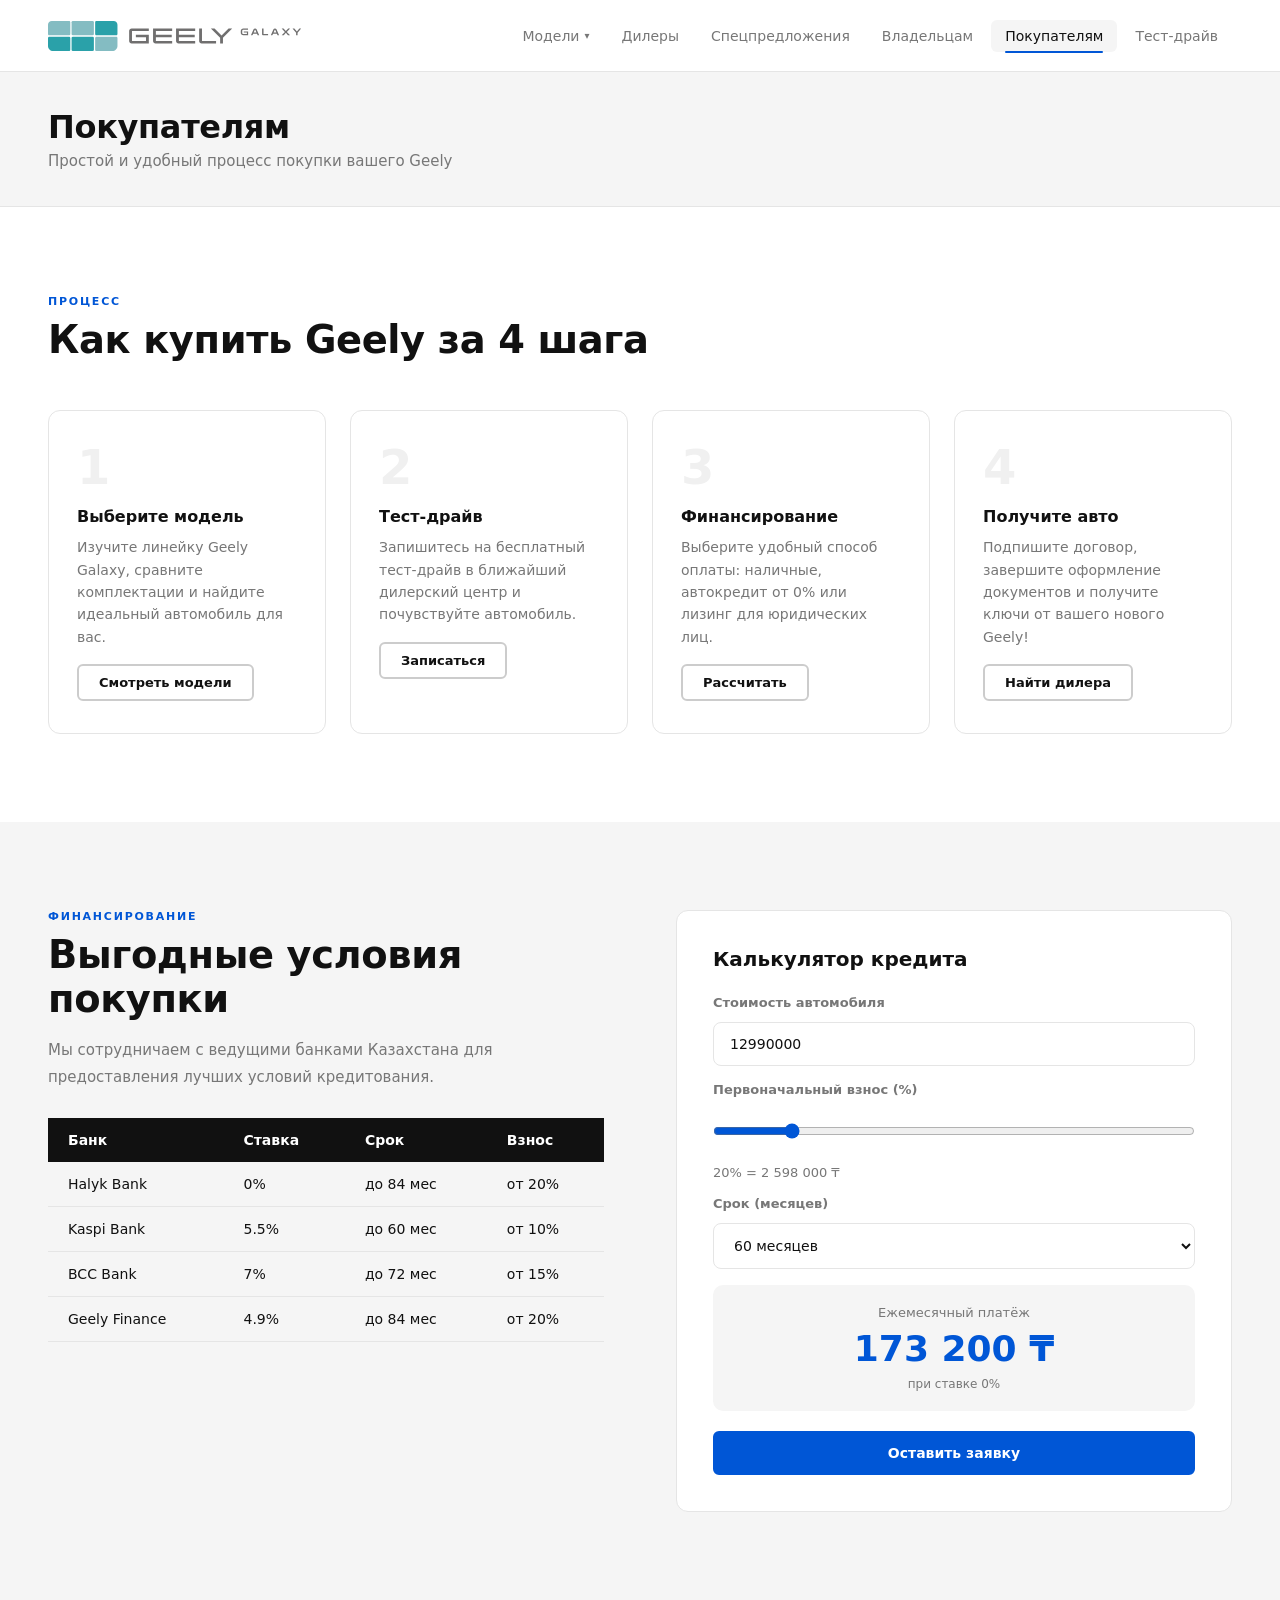
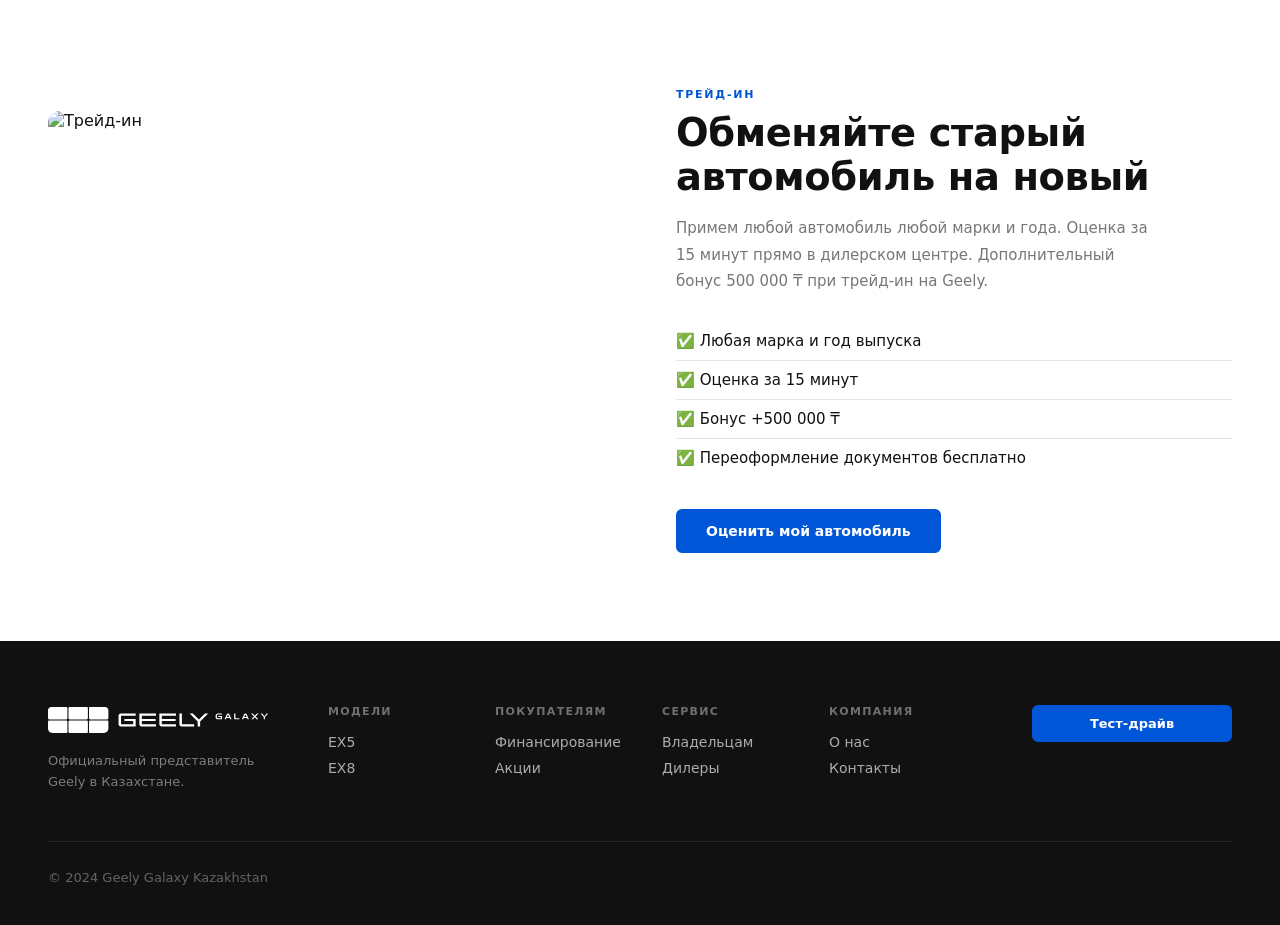
==== commit ba1fca57: "Add files via upload Fix image paths from .png to .jpg" ====
--- a/buyers.html
+++ b/buyers.html
@@ -21,7 +21,7 @@
                 <div class="nav-dropdown__info"><div class="nav-dropdown__name">Geely Galaxy EX5</div><div class="nav-dropdown__tag">Электро · SUV · от 12 990 000 ₸</div></div>
               </a>
               <a href="model-ex5-emi.html" class="nav-dropdown__item">
-                <img class="nav-dropdown__thumb" src="images/emi_p1_0.png" alt="EX5 EM-I" />
+                <img class="nav-dropdown__thumb" src="images/emi_p1_0.jpg" alt="EX5 EM-I" />
                 <div class="nav-dropdown__info"><div class="nav-dropdown__name">Geely Galaxy EX5 EM-I</div><div class="nav-dropdown__tag">Гибрид · SUV · от 13 490 000 ₸</div></div>
               </a>
               <a href="model-cityray.html" class="nav-dropdown__item">
@@ -29,7 +29,7 @@
                 <div class="nav-dropdown__info"><div class="nav-dropdown__name">Geely Galaxy Cityray</div><div class="nav-dropdown__tag">Электро · Хэтчбек · от 9 490 000 ₸</div></div>
               </a>
               <a href="model-preface.html" class="nav-dropdown__item">
-                <img class="nav-dropdown__thumb" src="images/preface_p1_0.png" alt="Preface" />
+                <img class="nav-dropdown__thumb" src="images/preface_p1_0.jpg" alt="Preface" />
                 <div class="nav-dropdown__info"><div class="nav-dropdown__name">Geely Galaxy Preface</div><div class="nav-dropdown__tag">Гибрид · Седан · от 15 990 000 ₸</div></div>
               </a>
             </div>
